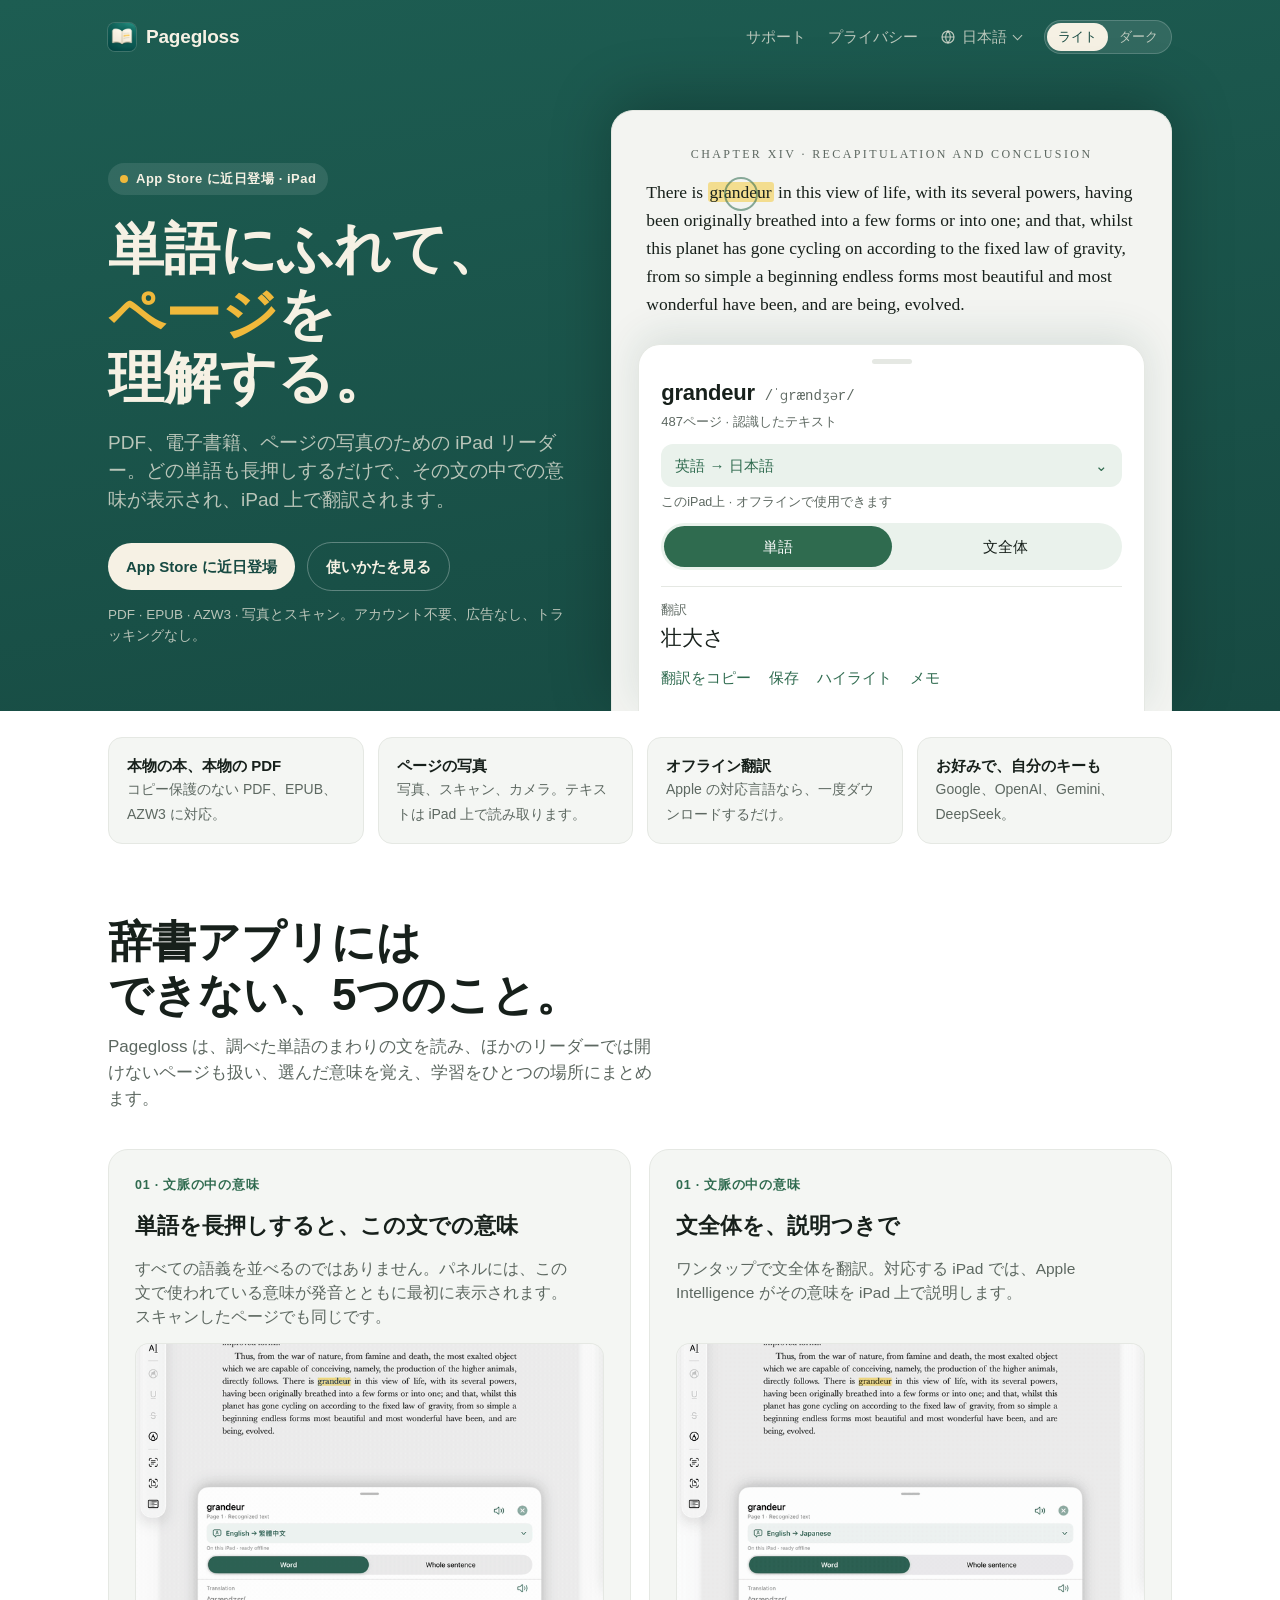
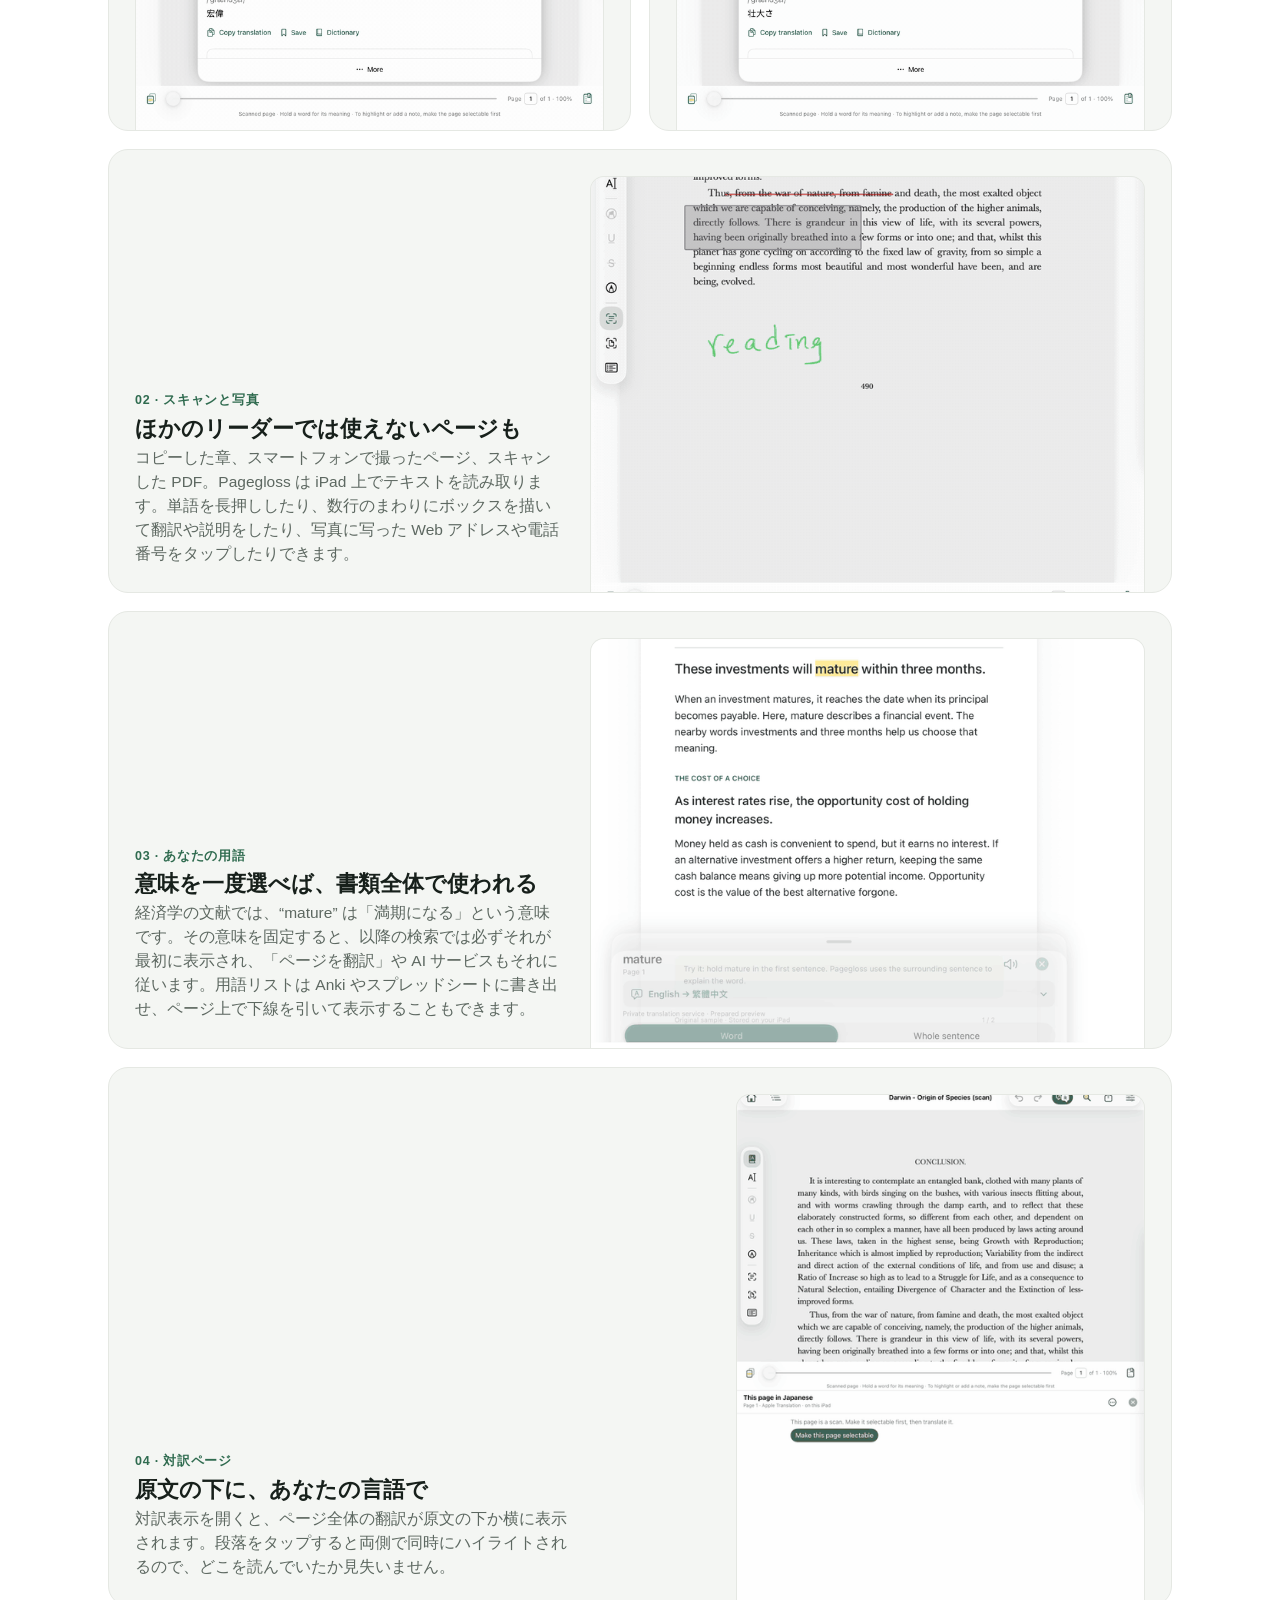
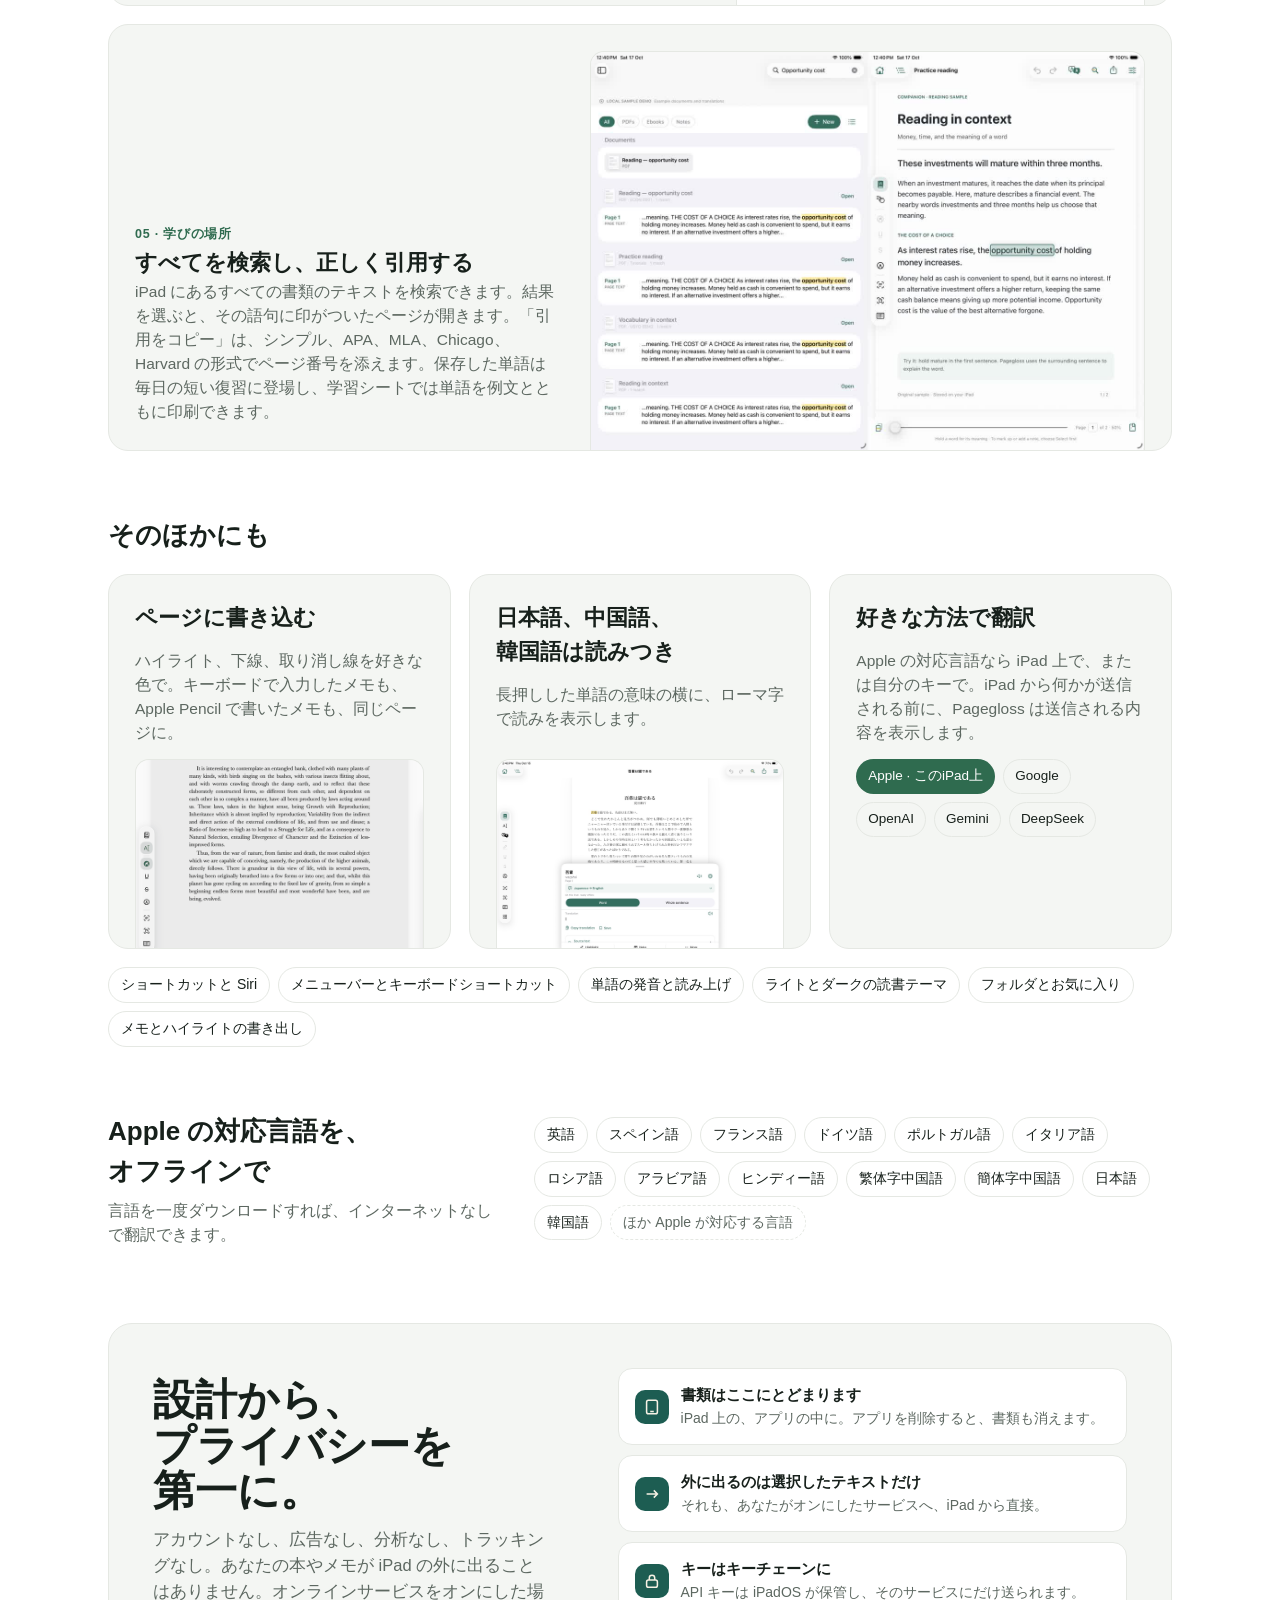
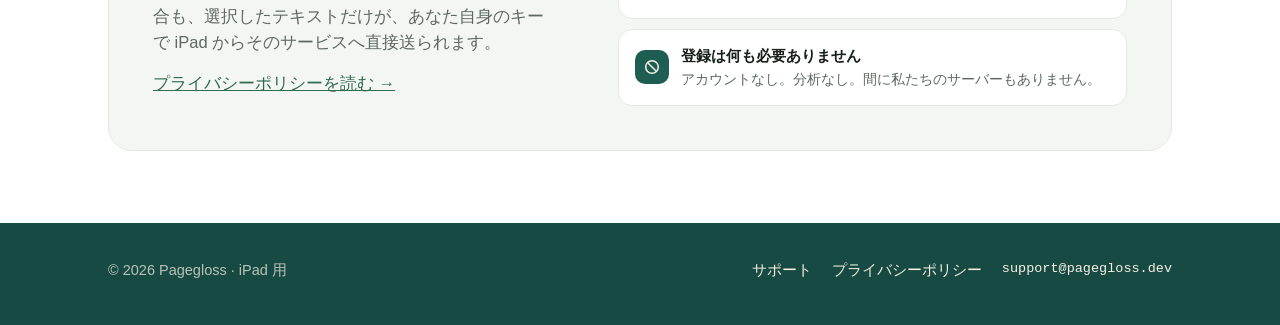
==== ja/index.html @ 78e7e04b "Add Traditional Chinese, Simplified Chinese and Japanese pages /zh-hant/, /zh-hans/ and /ja/ copies " ====
<!doctype html>
<html lang="ja">
<head>
<meta charset="utf-8">
<meta name="viewport" content="width=device-width, initial-scale=1">
<title>Pagegloss · 単語にふれて、ページを理解する。</title>
<meta name="description" content="単語にふれて、ページを理解する。Pagegloss は PDF、電子書籍、ページの写真のための iPad リーダーです。単語を長押しすると、その文の中での意味が表示され、翻訳は iPad 上で行われます。アカウント不要、広告なし、トラッキングなし。">
<meta name="theme-color" content="#1d5d52">
<link rel="icon" href="/images/icon-64.png" type="image/png" sizes="64x64">
<link rel="apple-touch-icon" href="/images/apple-touch-icon.png">
<link rel="alternate" hreflang="zh-Hant" href="https://pagegloss.dev/zh-hant/">
<link rel="alternate" hreflang="zh-Hans" href="https://pagegloss.dev/zh-hans/">
<link rel="alternate" hreflang="ja" href="https://pagegloss.dev/ja/">
<link rel="alternate" hreflang="en" href="https://pagegloss.dev/">
<link rel="alternate" hreflang="x-default" href="https://pagegloss.dev/">
<link rel="stylesheet" href="/style.css">
<script src="/theme.js"></script>
</head>
<body>

<header class="sheet">
  <div class="nav">
    <a class="brand" href="/ja/"><img src="/images/icon-64.png" alt="" width="28" height="28">Pagegloss</a>
    <nav>
      <a href="/ja/support/">サポート</a>
      <a href="/ja/privacy/">プライバシー</a>
      <details class="lang-menu">
        <summary><svg viewBox="0 0 20 20" fill="none" stroke="currentColor" stroke-width="1.5" aria-hidden="true"><circle cx="10" cy="10" r="7.5"/><path d="M2.5 10h15M10 2.5c2 2.1 3 4.6 3 7.5s-1 5.4-3 7.5c-2-2.1-3-4.6-3-7.5s1-5.4 3-7.5z"/></svg><span class="vh">言語：</span>日本語</summary>
        <ul>
          <li><a href="/zh-hant/" hreflang="zh-Hant" lang="zh-Hant">繁體中文</a></li>
          <li><a href="/zh-hans/" hreflang="zh-Hans" lang="zh-Hans">简体中文</a></li>
          <li><a href="/ja/" hreflang="ja" lang="ja" aria-current="true">日本語</a></li>
          <li><a href="/" hreflang="en" lang="en">English</a></li>
        </ul>
      </details>
      <div class="theme" role="group" aria-label="外観">
        <button type="button" data-theme="light" aria-pressed="false">ライト</button>
        <button type="button" data-theme="dark" aria-pressed="false">ダーク</button>
      </div>
    </nav>
  </div>

  <div class="hero">
    <div class="copy">
      <span class="eyebrow"><i></i>App Store に近日登場 · iPad</span>
      <h1>単語にふれて、<br><span>ページ</span>を理解する。</h1>
      <p class="lede">PDF、電子書籍、ページの写真のための iPad リーダー。どの単語も長押しするだけで、その文の中での意味が表示され、iPad 上で翻訳されます。</p>
      <div class="cta">
        <span class="pill solid">App Store に近日登場</span>
        <a class="pill ghost" href="#how">使いかたを見る</a>
      </div>
      <p class="fine">PDF · EPUB · AZW3 · 写真とスキャン。アカウント不要、広告なし、トラッキングなし。</p>
    </div>

    <div class="demo" aria-label="長押しした単語とその意味。iPad での表示例">
      <div class="book" lang="en">
        <span class="ch">Chapter XIV · Recapitulation and Conclusion</span>
        There is <span class="held">grandeur<span class="finger"></span></span> in this view of life, with its several powers, having been originally breathed into a few forms or into one; and that, whilst this planet has gone cycling on according to the fixed law of gravity, from so simple a beginning endless forms most beautiful and most wonderful have been, and are being, evolved.
      </div>
      <div class="panel">
        <div class="grip"></div>
        <div class="ptitle"><b lang="en">grandeur</b><span class="ipa">/ˈɡrændʒər/</span></div>
        <div class="psub">487ページ · 認識したテキスト</div>
        <div class="lang"><span>英語 → 日本語</span><span aria-hidden="true">⌄</span></div>
        <div class="ready">このiPad上 · オフラインで使用できます</div>
        <div class="segc"><span class="on">単語</span><span>文全体</span></div>
        <div class="tr"><small>翻訳</small><div class="out">壮大さ</div></div>
        <div class="acts"><span>翻訳をコピー</span><span>保存</span><span>ハイライト</span><span>メモ</span></div>
      </div>
    </div>
  </div>
</header>

<main>
  <section class="bar" aria-label="ひと目でわかる特長">
    <div><b>本物の本、本物の PDF</b><span>コピー保護のない PDF、EPUB、AZW3 に対応。</span></div>
    <div><b>ページの写真</b><span>写真、スキャン、カメラ。テキストは iPad 上で読み取ります。</span></div>
    <div><b>オフライン翻訳</b><span>Apple の対応言語なら、一度ダウンロードするだけ。</span></div>
    <div><b>お好みで、自分のキーも</b><span>Google、OpenAI、Gemini、DeepSeek。</span></div>
  </section>

  <section class="sect" id="how">
    <h2 class="kicker">辞書アプリにはできない、5つのこと。</h2>
    <p class="sub">Pagegloss は、調べた単語のまわりの文を読み、ほかのリーダーでは開けないページも扱い、選んだ意味を覚え、学習をひとつの場所にまとめます。</p>

    <div class="tiles">
      <div class="tile">
        <span class="num">01 · 文脈の中の意味</span>
        <h3>単語を長押しすると、この文での意味</h3>
        <p>すべての語義を並べるのではありません。パネルには、この文で使われている意味が発音とともに最初に表示されます。スキャンしたページでも同じです。</p>
        <div class="shot crop"><img src="/images/hold-word.gif" alt="Pagegloss で開いたスキャンページ。単語 grandeur を長押しするとパネルが現れ、発音と繁体字中国語の意味「宏偉」が表示されます。" loading="lazy" width="720" height="594"></div>
      </div>
      <div class="tile">
        <span class="num">01 · 文脈の中の意味</span>
        <h3>文全体を、説明つきで</h3>
        <p>ワンタップで文全体を翻訳。対応する iPad では、Apple Intelligence がその意味を iPad 上で説明します。</p>
        <div class="shot crop"><img src="/images/sentence.gif" alt="単語 grandeur を長押ししてから「文全体」を選ぶと、文が日本語に翻訳され、Apple Intelligence による短い説明が表示されます。" loading="lazy" width="720" height="594"></div>
      </div>

      <div class="tile wide">
        <div class="row">
          <div class="pad">
            <span class="num">02 · スキャンと写真</span>
            <h3>ほかのリーダーでは使えないページも</h3>
            <p>コピーした章、スマートフォンで撮ったページ、スキャンした PDF。Pagegloss は iPad 上でテキストを読み取ります。単語を長押ししたり、数行のまわりにボックスを描いて翻訳や説明をしたり、写真に写った Web アドレスや電話番号をタップしたりできます。</p>
          </div>
          <div class="shot"><img src="/images/box-reader.gif" alt="スキャンページの段落のまわりにボックスを描くと、認識したテキストが表示され、「翻訳」で日本語訳と Apple Intelligence による短い説明が表示されます。" loading="lazy" width="720" height="540"></div>
        </div>
      </div>

      <div class="tile wide">
        <div class="row">
          <div class="pad">
            <span class="num">03 · あなたの用語</span>
            <h3>意味を一度選べば、書類全体で使われる</h3>
            <p>経済学の文献では、“mature” は「満期になる」という意味です。その意味を固定すると、以降の検索では必ずそれが最初に表示され、「ページを翻訳」や AI サービスもそれに従います。用語リストは Anki やスプレッドシートに書き出せ、ページ上で下線を引いて表示することもできます。</p>
          </div>
          <div class="shot"><img src="/images/terms.gif" alt="単語 mature を長押しし、「その他」から「この書類でこの意味を使う」を選ぶと、意味「到期」のカードが開きます。「固定」すると、パネルの先頭に「あなたの用語」が表示されます。" loading="lazy" width="720" height="532"></div>
        </div>
      </div>

      <div class="tile wide">
        <div class="row tall">
          <div class="pad">
            <span class="num">04 · 対訳ページ</span>
            <h3>原文の下に、あなたの言語で</h3>
            <p>対訳表示を開くと、ページ全体の翻訳が原文の下か横に表示されます。段落をタップすると両側で同時にハイライトされるので、どこを読んでいたか見失いません。</p>
          </div>
          <div class="shot"><img src="/images/bilingual.gif" alt="スキャンページの下にこのページの日本語訳が表示されます。ページを選択可能にしてから段落をタップすると、ページと日本語訳の両方でその段落がハイライトされます。" loading="lazy" width="480" height="602"></div>
        </div>
      </div>

      <div class="tile wide">
        <div class="row">
          <div class="pad">
            <span class="num">05 · 学びの場所</span>
            <h3>すべてを検索し、正しく引用する</h3>
            <p>iPad にあるすべての書類のテキストを検索できます。結果を選ぶと、その語句に印がついたページが開きます。「引用をコピー」は、シンプル、APA、MLA、Chicago、Harvard の形式でページ番号を添えます。保存した単語は毎日の短い復習に登場し、学習シートでは単語を例文とともに印刷できます。</p>
          </div>
          <div class="shot"><img src="/images/search.jpg" alt="ライブラリで opportunity cost を検索すると、一致した結果が書類ごとにまとめて表示され、選んだ結果の PDF が語句を枠で囲んだ状態で開きます。" loading="lazy" width="1200" height="864"></div>
        </div>
      </div>
    </div>

    <h3 class="also">そのほかにも</h3>
    <div class="tiles">
      <div class="tile third">
        <h3>ページに書き込む</h3>
        <p>ハイライト、下線、取り消し線を好きな色で。キーボードで入力したメモも、Apple Pencil で書いたメモも、同じページに。</p>
        <div class="shot crop top"><img src="/images/marks.gif" alt="スキャンページで、語句にハイライト、1行に下線、いくつかの単語に取り消し線を付け、Apple Pencil で単語 reading を書き込みます。" loading="lazy" width="640" height="420"></div>
      </div>
      <div class="tile third">
        <h3>日本語、中国語、韓国語は読みつき</h3>
        <p>長押しした単語の意味の横に、ローマ字で読みを表示します。</p>
        <div class="shot crop top"><img src="/images/japanese.jpg" alt="日本語のページで単語「吾輩」を長押しすると、読み wagahai と英訳 I が表示されます。" loading="lazy" width="1400" height="1050"></div>
      </div>
      <div class="tile third">
        <h3>好きな方法で翻訳</h3>
        <p>Apple の対応言語なら iPad 上で、または自分のキーで。iPad から何かが送信される前に、Pagegloss は送信される内容を表示します。</p>
        <div class="svc"><span class="on">Apple · このiPad上</span><span>Google</span><span>OpenAI</span><span>Gemini</span><span>DeepSeek</span></div>
      </div>
    </div>
    <div class="chips extras" aria-label="そのほかの機能"><span>ショートカットと Siri</span><span>メニューバーとキーボードショートカット</span><span>単語の発音と読み上げ</span><span>ライトとダークの読書テーマ</span><span>フォルダとお気に入り</span><span>メモとハイライトの書き出し</span></div>

    <div class="langs">
      <div>
        <h3>Apple の対応言語を、オフラインで</h3>
        <p>言語を一度ダウンロードすれば、インターネットなしで翻訳できます。</p>
      </div>
      <div class="chips"><span>英語</span><span>スペイン語</span><span>フランス語</span><span>ドイツ語</span><span>ポルトガル語</span><span>イタリア語</span><span>ロシア語</span><span>アラビア語</span><span>ヒンディー語</span><span>繁体字中国語</span><span>簡体字中国語</span><span>日本語</span><span>韓国語</span><span class="more">ほか Apple が対応する言語</span></div>
    </div>
  </section>

  <section class="privacy">
    <div class="privacy-card">
      <div>
        <h2>設計から、プライバシーを第一に。</h2>
        <p>アカウントなし、広告なし、分析なし、トラッキングなし。あなたの本やメモが iPad の外に出ることはありません。オンラインサービスをオンにした場合も、選択したテキストだけが、あなた自身のキーで iPad からそのサービスへ直接送られます。</p>
        <p style="margin-top:16px"><a href="/ja/privacy/">プライバシーポリシーを読む →</a></p>
      </div>
      <ul class="flow">
        <li><span class="ic"><svg viewBox="0 0 20 20" fill="none" stroke="currentColor" stroke-width="1.7" aria-hidden="true"><rect x="4" y="2.5" width="12" height="15" rx="2"/><path d="M8 15h4"/></svg></span><div><b>書類はここにとどまります</b><span>iPad 上の、アプリの中に。アプリを削除すると、書類も消えます。</span></div></li>
        <li><span class="ic"><svg viewBox="0 0 20 20" fill="none" stroke="currentColor" stroke-width="1.7" aria-hidden="true"><path d="M4 10h12M12 6l4 4-4 4"/></svg></span><div><b>外に出るのは選択したテキストだけ</b><span>それも、あなたがオンにしたサービスへ、iPad から直接。</span></div></li>
        <li><span class="ic"><svg viewBox="0 0 20 20" fill="none" stroke="currentColor" stroke-width="1.7" aria-hidden="true"><rect x="4" y="9" width="12" height="8" rx="2"/><path d="M7 9V6.5a3 3 0 0 1 6 0V9"/></svg></span><div><b>キーはキーチェーンに</b><span>API キーは iPadOS が保管し、そのサービスにだけ送られます。</span></div></li>
        <li><span class="ic"><svg viewBox="0 0 20 20" fill="none" stroke="currentColor" stroke-width="1.7" aria-hidden="true"><circle cx="10" cy="10" r="7"/><path d="M5.5 5.5l9 9"/></svg></span><div><b>登録は何も必要ありません</b><span>アカウントなし。分析なし。間に私たちのサーバーもありません。</span></div></li>
      </ul>
    </div>
  </section>
</main>

<footer class="foot">
  <div class="foot-in">
    <span>© 2026 Pagegloss · iPad 用</span>
    <nav><a href="/ja/support/">サポート</a><a href="/ja/privacy/">プライバシーポリシー</a><span class="mail">support@pagegloss.dev</span></nav>
  </div>
</footer>

</body>
</html>
---- style.css ----
/* Pagegloss website · pagegloss.dev
   System fonts only; no external resources. Light is the default, dark follows the
   system unless the viewer chooses; theme.js sets data-theme on <html>. */

:root {
  --bg: #ffffff;
  --fg: #17201b;
  --muted: #5d6861;
  --line: #e5e8e3;
  --card: #f4f6f3;
  --accent: #2f6b4f;
  --accent-ink: #ffffff;
  --tint: #eaf2ec;
  --deep: #1d5d52;
  --deep2: #174a42;
  --ivory: #f6f1e4;
  --ivory-muted: rgba(246, 241, 228, .72);
  --amber: #f0b93b;
  --mark: #f3dd8f;
  --page: #f3f4f1;
  --shadow: 0 24px 60px rgba(23, 74, 66, .25);
  --sans: -apple-system, BlinkMacSystemFont, "SF Pro Text", "Helvetica Neue", Helvetica, Arial, sans-serif;
  --serif: "Iowan Old Style", "Palatino Linotype", Palatino, "Book Antiqua", Georgia, serif;
  --mono: ui-monospace, "SF Mono", Menlo, Consolas, monospace;
  color-scheme: light;
}
@media (prefers-color-scheme: dark) {
  :root:not([data-theme="light"]) {
    --bg: #121513;
    --fg: #e9ece9;
    --muted: #a3aba6;
    --line: #282d2a;
    --card: #1a1e1b;
    --accent: #7fc4a0;
    --accent-ink: #0f1a14;
    --tint: #1d2a22;
    --deep: #163f38;
    --deep2: #10302b;
    --ivory: #f1ece0;
    --ivory-muted: rgba(241, 236, 224, .7);
    --amber: #e8b43a;
    --mark: #8a7430;
    --page: #1f2320;
    --shadow: 0 24px 60px rgba(0, 0, 0, .55);
    color-scheme: dark;
  }
}
:root[data-theme="dark"] {
  --bg: #121513;
  --fg: #e9ece9;
  --muted: #a3aba6;
  --line: #282d2a;
  --card: #1a1e1b;
  --accent: #7fc4a0;
  --accent-ink: #0f1a14;
  --tint: #1d2a22;
  --deep: #163f38;
  --deep2: #10302b;
  --ivory: #f1ece0;
  --ivory-muted: rgba(241, 236, 224, .7);
  --amber: #e8b43a;
  --mark: #8a7430;
  --page: #1f2320;
  --shadow: 0 24px 60px rgba(0, 0, 0, .55);
  color-scheme: dark;
}

* { box-sizing: border-box; }
html { -webkit-text-size-adjust: 100%; }
body {
  margin: 0;
  background: var(--bg);
  color: var(--fg);
  font: 16px/1.55 var(--sans);
}
img { max-width: 100%; display: block; }
a { color: inherit; }
h1, h2, h3 { margin: 0; text-wrap: balance; }
p, ul { margin: 0; }
button { font: inherit; color: inherit; background: none; border: 0; padding: 0; cursor: pointer; }
:focus-visible { outline: 2px solid var(--accent); outline-offset: 3px; }
.sheet :focus-visible { outline-color: var(--ivory); }

/* ---------- header ---------- */
.nav {
  display: flex; flex-wrap: wrap; align-items: center; justify-content: space-between; gap: 12px 16px;
  padding: 20px 28px; max-width: 1120px; margin: 0 auto; position: relative;
}
.brand {
  display: flex; align-items: center; gap: 10px; font-weight: 700; font-size: 19px;
  letter-spacing: -.01em; text-decoration: none;
}
.brand img { width: 28px; height: 28px; border-radius: 7px; }
.nav nav { display: flex; align-items: center; gap: 22px; font-size: 15px; }
.nav nav a { color: var(--muted); text-decoration: none; white-space: nowrap; }
.nav nav a[aria-current="page"] { color: var(--accent); }
.nav nav a:hover { color: var(--fg); }

/* the Light / Dark switch; hidden until theme.js runs, so the page still works without it */
.theme { display: none; }
html.js .theme { display: inline-flex; }
.theme {
  background: var(--card); border: 1px solid var(--line); border-radius: 999px; padding: 2px;
}
.theme button {
  padding: 4px 11px; border-radius: 999px; font-size: 13px; color: var(--muted); line-height: 1.5; white-space: nowrap;
}
.theme button[aria-pressed="true"] { background: var(--accent); color: var(--accent-ink); }

/* the language menu: a plain <details>, so it works without JavaScript; theme.js only closes it
   on a click elsewhere or Escape */
.vh { position: absolute; width: 1px; height: 1px; overflow: hidden; clip: rect(0 0 0 0); white-space: nowrap; }
.lang-menu { position: relative; }
.lang-menu summary {
  display: flex; align-items: center; gap: 6px; list-style: none; cursor: pointer;
  color: var(--muted); white-space: nowrap;
}
.lang-menu summary::-webkit-details-marker { display: none; }
.lang-menu summary::after {
  content: ""; width: 6px; height: 6px; margin: -3px 1px 0 1px;
  border-right: 1.5px solid currentColor; border-bottom: 1.5px solid currentColor; transform: rotate(45deg);
}
.lang-menu[open] summary::after { margin-top: 3px; transform: rotate(-135deg); }
.lang-menu summary:hover { color: var(--fg); }
.lang-menu summary svg { width: 16px; height: 16px; flex: none; }
.lang-menu ul {
  position: absolute; right: 0; top: calc(100% + 10px); z-index: 10; min-width: 150px;
  list-style: none; margin: 0; padding: 6px; border-radius: 14px;
  background: var(--bg); border: 1px solid var(--line); box-shadow: 0 12px 32px rgba(0, 0, 0, .18);
}
.nav nav .lang-menu ul a {
  display: block; padding: 7px 12px; border-radius: 9px; color: var(--fg); font-size: 15px; white-space: nowrap;
}
.nav nav .lang-menu ul a:hover { background: var(--card); color: var(--fg); }
.nav nav .lang-menu ul a[aria-current="true"] { color: var(--accent); font-weight: 600; }
.sheet .lang-menu summary { color: var(--ivory-muted); }
.sheet .lang-menu summary:hover { color: var(--ivory); }
.sheet .lang-menu ul :focus-visible { outline-color: var(--accent); }

/* ---------- green sheet (home hero) ---------- */
.sheet {
  background: linear-gradient(170deg, var(--deep) 0%, var(--deep2) 100%);
  color: var(--ivory); position: relative; overflow: hidden;
}
.sheet .brand { color: var(--ivory); }
.sheet .brand img { box-shadow: 0 0 0 1px rgba(255, 255, 255, .15); }
.sheet .nav nav a { color: var(--ivory-muted); }
.sheet .nav nav a:hover { color: var(--ivory); }
.sheet .theme { background: rgba(255, 255, 255, .1); border-color: rgba(255, 255, 255, .18); }
.sheet .theme button { color: var(--ivory-muted); }
.sheet .theme button[aria-pressed="true"] { background: var(--ivory); color: var(--deep2); }

.hero {
  max-width: 1120px; margin: 0 auto; padding: 36px 28px 0;
  display: grid; grid-template-columns: minmax(0, 1fr) minmax(0, 1.2fr); gap: 36px; align-items: end;
}
.hero .copy { padding-bottom: 64px; }
.eyebrow {
  display: inline-flex; align-items: center; gap: 8px; font-size: 13px; font-weight: 600;
  letter-spacing: .04em; padding: 6px 12px; border-radius: 999px;
  background: rgba(255, 255, 255, .1); color: var(--ivory);
}
.eyebrow i { width: 8px; height: 8px; border-radius: 50%; background: var(--amber); display: inline-block; }
.hero h1 {
  font-size: clamp(40px, 5.6vw, 68px); font-weight: 700; letter-spacing: -.03em; line-height: 1.0; margin-top: 22px;
}
.hero h1 span { color: var(--amber); }
.lede { font-size: 19px; line-height: 1.5; color: var(--ivory-muted); margin-top: 18px; max-width: 44ch; }
.cta { display: flex; gap: 12px; align-items: center; margin-top: 28px; flex-wrap: wrap; }
.pill {
  display: inline-flex; align-items: center; gap: 8px; padding: 12px 18px; border-radius: 999px;
  font-weight: 600; font-size: 15px; text-decoration: none;
}
.pill.solid { background: var(--ivory); color: var(--deep2); }
.pill.ghost { border: 1px solid rgba(255, 255, 255, .3); color: var(--ivory); }
.fine { font-size: 13.5px; color: var(--ivory-muted); margin-top: 14px; }

/* ---------- the hold-a-word demo ---------- */
.demo {
  position: relative; border-radius: 22px 22px 0 0; background: #f3f4f1; border: 1px solid #e5e8e3; border-bottom: 0;
  padding: 34px 34px 0; overflow: hidden; min-width: 0; box-shadow: 0 -10px 60px rgba(0, 0, 0, .25);
  /* the demo is a picture of the iPad's light reading surface, so its colours are fixed in both themes */
  --d-fg: #17201b; --d-muted: #5d6861; --d-line: #e5e8e3; --d-accent: #2f6b4f; --d-mark: #f3dd8f; --d-tint: #eaf2ec;
  color: var(--d-fg);
}
.demo .book { font-family: var(--serif); font-size: 17.5px; line-height: 1.6; max-width: 60ch; }
.demo .book .ch {
  font-size: 12px; letter-spacing: .2em; text-transform: uppercase; color: var(--d-muted);
  display: block; text-align: center; margin-bottom: 14px;
}
.demo .held { position: relative; background: var(--d-mark); border-radius: 3px; padding: 0 2px; white-space: nowrap; }
.demo .finger {
  position: absolute; left: 50%; top: 60%; width: 34px; height: 34px; border-radius: 50%;
  transform: translate(-50%, -50%); border: 2px solid var(--d-accent); opacity: .55; pointer-events: none;
  animation: ring 2.4s ease-out infinite;
}
@keyframes ring {
  0% { transform: translate(-50%, -50%) scale(.55); opacity: .8; }
  70% { transform: translate(-50%, -50%) scale(1.35); opacity: 0; }
  100% { opacity: 0; }
}
.demo .panel {
  margin: 26px -8px 0; background: #ffffff; border: 1px solid var(--d-line); border-bottom: 0;
  border-radius: 22px 22px 0 0; padding: 14px 22px 22px; box-shadow: 0 -8px 40px rgba(23, 74, 66, .12);
  font-family: var(--sans);
}
.demo .grip { width: 40px; height: 5px; border-radius: 3px; background: var(--d-line); margin: 0 auto 12px; }
.demo .ptitle { display: flex; align-items: baseline; gap: 10px; flex-wrap: wrap; }
.demo .ptitle b { font-size: 22px; font-weight: 600; letter-spacing: -.01em; }
.demo .ipa { font-family: var(--mono); font-size: 14px; color: var(--d-muted); }
.demo .psub { font-size: 13px; color: var(--d-muted); margin-top: 2px; }
.demo .lang {
  margin-top: 12px; display: flex; align-items: center; justify-content: space-between;
  background: var(--d-tint); color: var(--d-accent); border-radius: 12px; padding: 10px 14px; font-weight: 500; font-size: 15px;
}
.demo .ready { font-size: 12.5px; color: var(--d-muted); margin-top: 6px; }
.demo .segc { margin-top: 10px; display: grid; grid-template-columns: 1fr 1fr; background: var(--d-tint); border-radius: 999px; padding: 3px; }
.demo .segc span { text-align: center; padding: 9px 0; border-radius: 999px; font-weight: 500; font-size: 15px; }
.demo .segc span.on { background: var(--d-accent); color: #ffffff; }
.demo .tr { margin-top: 16px; padding-top: 14px; border-top: 1px solid var(--d-line); }
.demo .tr small { display: block; font-size: 12.5px; color: var(--d-muted); }
.demo .tr .out { font-size: 21px; margin-top: 2px; }
.demo .acts { display: flex; gap: 18px; margin-top: 12px; font-size: 14.5px; color: var(--d-accent); font-weight: 500; flex-wrap: wrap; }

/* ---------- home sections ---------- */
.bar {
  max-width: 1120px; margin: 0 auto; padding: 26px 28px 0;
  display: grid; grid-template-columns: repeat(auto-fit, minmax(min(100%, 200px), 1fr)); gap: 14px;
}
.bar div { padding: 16px 18px; border-radius: 14px; background: var(--card); border: 1px solid var(--line); }
.bar b { display: block; font-size: 15px; font-weight: 600; }
.bar span { font-size: 14px; color: var(--muted); }

.sect { max-width: 1120px; margin: 0 auto; padding: 72px 28px 0; }
.kicker { font-size: clamp(28px, 3.6vw, 44px); font-weight: 700; letter-spacing: -.025em; line-height: 1.08; max-width: 22ch; }
.sub { color: var(--muted); font-size: 17px; max-width: 58ch; margin-top: 12px; }

.tiles { display: grid; grid-template-columns: repeat(6, minmax(0, 1fr)); gap: 18px; margin-top: 36px; }
.tile {
  grid-column: span 3; border-radius: 20px; background: var(--card); border: 1px solid var(--line);
  padding: 26px 26px 0; overflow: hidden; display: flex; flex-direction: column; gap: 14px; min-width: 0;
}
.tile.wide { grid-column: span 6; }
.tile.third { grid-column: span 2; }
.num { font-size: 12.5px; font-weight: 600; letter-spacing: .06em; text-transform: uppercase; color: var(--accent); }
.also { font-size: 26px; font-weight: 600; letter-spacing: -.015em; margin-top: 64px; }
.also + .tiles { margin-top: 18px; }
.chips.extras { margin-top: 18px; }
.tile h3 { font-size: 22px; font-weight: 600; letter-spacing: -.015em; }
.tile p { color: var(--muted); font-size: 15.5px; max-width: 52ch; }
.tile.wide .row { display: grid; grid-template-columns: minmax(0, 1fr) minmax(0, 1.3fr); gap: 28px; align-items: end; }
/* A portrait picture (the bilingual page): a narrower picture column, kept to a readable height. */
.tile.wide .row.tall { grid-template-columns: minmax(0, 1.4fr) minmax(0, 1fr); }
.tile.wide .row.tall .shot { max-width: 440px; width: 100%; justify-self: end; }
.tile .pad { padding-bottom: 26px; }

.shot { border-radius: 14px 14px 0 0; overflow: hidden; border: 1px solid var(--line); border-bottom: 0; background: var(--page); min-width: 0; margin-top: auto; }
.shot img { width: 100%; height: auto; }
.shot.crop { aspect-ratio: 4 / 3.3; }
.shot.crop img { height: 100%; object-fit: cover; object-position: 50% 100%; }
.shot.crop.top { aspect-ratio: 16 / 10.5; }
.shot.crop.top img { object-position: 50% 0; }

.marks { display: flex; flex-wrap: wrap; gap: 8px; margin-bottom: 24px; }
.marks span { font-size: 14px; padding: 6px 11px; border-radius: 9px; background: var(--bg); border: 1px solid var(--line); }
.marks .hl { background: var(--mark); border-color: transparent; }
.marks .ul { text-decoration: underline; text-decoration-color: var(--accent); text-decoration-thickness: 2px; text-underline-offset: 3px; }
.marks .st { text-decoration: line-through; }
.marks .pen { font-family: "Bradley Hand", "Segoe Print", "Comic Sans MS", cursive; color: var(--accent); }
.svc { display: flex; flex-wrap: wrap; gap: 8px; margin-bottom: 24px; }
.svc span { font-size: 13.5px; padding: 6px 11px; border-radius: 999px; border: 1px solid var(--line); }
.svc span.on { background: var(--accent); color: var(--accent-ink); border-color: transparent; }

.langs { margin-top: 64px; display: grid; grid-template-columns: minmax(0, 1fr) minmax(0, 1.6fr); gap: 28px; align-items: center; }
.langs h3 { font-size: 26px; font-weight: 600; letter-spacing: -.015em; }
.langs p { color: var(--muted); margin-top: 8px; font-size: 15.5px; }
.chips { display: flex; flex-wrap: wrap; gap: 8px; }
.chips span { font-size: 14px; padding: 6px 12px; border-radius: 999px; border: 1px solid var(--line); }
.chips span.more { color: var(--muted); border-style: dashed; }

.privacy { max-width: 1120px; margin: 76px auto 0; padding: 0 28px; }
.privacy-card {
  border-radius: 24px; background: var(--card); border: 1px solid var(--line); padding: 44px;
  display: grid; grid-template-columns: minmax(0, 1fr) minmax(0, 1.2fr); gap: 40px; align-items: center;
}
.privacy-card h2 { font-size: clamp(28px, 3.6vw, 42px); font-weight: 700; letter-spacing: -.025em; line-height: 1.08; }
.privacy-card p { color: var(--muted); margin-top: 14px; font-size: 16.5px; max-width: 44ch; }
.privacy-card a { color: var(--accent); }
.flow { display: grid; gap: 10px; padding: 0; list-style: none; }
.flow li {
  display: grid; grid-template-columns: 34px 1fr; gap: 12px; align-items: center; padding: 14px 16px;
  border-radius: 14px; background: var(--bg); border: 1px solid var(--line); font-size: 15px;
}
.flow .ic { width: 34px; height: 34px; border-radius: 10px; display: grid; place-items: center; background: var(--deep); color: var(--ivory); }
.flow .ic svg { width: 18px; height: 18px; }
.flow b { display: block; font-weight: 600; }
.flow span { color: var(--muted); font-size: 14px; }

/* ---------- footer ---------- */
.foot { background: var(--deep2); color: var(--ivory-muted); margin-top: 72px; }
.foot-in {
  max-width: 1120px; margin: 0 auto; padding: 36px 28px 44px;
  display: flex; justify-content: space-between; align-items: center; gap: 16px; flex-wrap: wrap; font-size: 14.5px;
}
.foot nav { display: flex; gap: 20px; flex-wrap: wrap; }
.foot a { color: var(--ivory); text-decoration: none; }
.foot a:hover { text-decoration: underline; }
.foot .mail { font-family: var(--mono); font-size: 13.5px; color: var(--ivory); user-select: all; }

/* ---------- document pages (/support, /privacy) ---------- */
.doc-page .nav { border-bottom: 1px solid var(--line); }
.doc { max-width: 720px; margin: 0 auto; padding: 40px 28px 56px; }
.doc h1 { font-family: var(--serif); font-weight: 500; font-size: 42px; letter-spacing: -.02em; line-height: 1.1; }
.doc .lede { font-size: 17px; color: var(--muted); margin-top: 12px; }
.doc h2 { font-family: var(--serif); font-weight: 500; font-size: 26px; letter-spacing: -.01em; margin-top: 38px; }
.doc h3 { font-size: 16.5px; font-weight: 600; margin-top: 20px; }
.doc p { color: var(--muted); margin-top: 6px; font-size: 16px; }
.doc p strong { color: var(--fg); }
.doc a { color: var(--accent); }
.doc ul { margin-top: 10px; padding-left: 1.2rem; display: grid; gap: 10px; color: var(--muted); font-size: 16px; }
.doc ul strong { color: var(--fg); }
.doc .card { margin-top: 24px; padding: 18px 20px; border: 1px solid var(--line); border-radius: 14px; background: var(--card); }
.doc .card p { color: var(--fg); }
.doc .card p + p { color: var(--muted); margin-top: 8px; font-size: 15px; }
.doc .email { font-family: var(--mono); font-weight: 600; color: var(--accent); font-size: 15.5px; user-select: all; }
.doc .short { margin-top: 24px; padding: 18px 20px; border-left: 3px solid var(--accent); background: var(--tint); border-radius: 0 12px 12px 0; }
.doc .short p { color: var(--fg); margin-top: 0; }
.doc .toc { display: flex; gap: 8px; flex-wrap: wrap; margin-top: 18px; }
.doc .toc a { font-size: 13px; padding: 5px 10px; border-radius: 999px; background: var(--card); border: 1px solid var(--line); color: var(--muted); text-decoration: none; }
.doc .toc a:hover { color: var(--accent); }
.doc-page .foot { margin-top: 0; }

/* ---------- Chinese and Japanese pages (/zh-hant/, /zh-hans/, /ja/) ----------
   The same system fonts for Latin text, then the system's own Chinese or Japanese fonts. Headings lose
   the negative tracking, which crowds CJK characters, and line lengths are set in em, since one CJK
   character is about two "ch" wide. */
:root:lang(zh-Hant) {
  --sans: -apple-system, BlinkMacSystemFont, "SF Pro Text", "Helvetica Neue", Helvetica, Arial, "PingFang TC", "Microsoft JhengHei", "Noto Sans CJK TC", sans-serif;
  --serif: "Iowan Old Style", "Palatino Linotype", Palatino, Georgia, "Songti TC", "Noto Serif CJK TC", PMingLiU, serif;
}
:root:lang(zh-Hans) {
  --sans: -apple-system, BlinkMacSystemFont, "SF Pro Text", "Helvetica Neue", Helvetica, Arial, "PingFang SC", "Microsoft YaHei", "Noto Sans CJK SC", sans-serif;
  --serif: "Iowan Old Style", "Palatino Linotype", Palatino, Georgia, "Songti SC", "Noto Serif CJK SC", SimSun, serif;
}
:root:lang(ja) {
  --sans: -apple-system, BlinkMacSystemFont, "SF Pro Text", "Helvetica Neue", Helvetica, Arial, "Hiragino Sans", "Hiragino Kaku Gothic ProN", "Yu Gothic", Meiryo, "Noto Sans CJK JP", sans-serif;
  --serif: "Iowan Old Style", "Palatino Linotype", Palatino, Georgia, "Hiragino Mincho ProN", "Yu Mincho", "Noto Serif CJK JP", serif;
}
:root:is(:lang(zh), :lang(ja)) :is(h1, h2, h3) { letter-spacing: 0; word-break: auto-phrase; }
/* Chinese headings break at punctuation and spaces, not mid-phrase, unless a line would overflow */
:root:lang(zh) :is(h1, h2, h3) { word-break: keep-all; overflow-wrap: anywhere; }
:root:is(:lang(zh), :lang(ja)) .hero h1 { font-size: clamp(36px, 4.6vw, 56px); line-height: 1.15; }
:root:is(:lang(zh), :lang(ja)) .kicker { max-width: 16em; line-height: 1.2; }
:root:is(:lang(zh), :lang(ja)) .lede { max-width: 24em; }
:root:is(:lang(zh), :lang(ja)) .sub { max-width: 32em; }
:root:is(:lang(zh), :lang(ja)) .tile p { max-width: 28em; }
:root:is(:lang(zh), :lang(ja)) .privacy-card p { max-width: 24em; }

/* ---------- responsive ---------- */
@media (max-width: 900px) {
  .hero, .privacy-card, .langs, .tile.wide .row { grid-template-columns: 1fr; }
  .tile.wide .row.tall { grid-template-columns: 1fr; }
  .tile.wide .row.tall .shot { justify-self: center; }
  .hero .copy { padding-bottom: 8px; }
  .tile, .tile.third { grid-column: span 6; }
  .nav, .hero, .sect, .privacy, .foot-in, .doc, .bar { padding-left: 18px; padding-right: 18px; }
  .demo { padding: 24px 20px 0; }
  .privacy-card { padding: 28px 22px; }
}
@media (max-width: 560px) {
  .nav { flex-wrap: wrap; gap: 12px 16px; padding-top: 16px; padding-bottom: 14px; }
  .nav nav { flex-basis: 100%; flex-wrap: wrap; justify-content: space-between; gap: 10px 14px; font-size: 14px; }
  .nav nav .theme { margin-left: auto; }
  /* the language menu moves up beside the brand, where a phone row has room */
  .nav .lang-menu { position: absolute; top: 16px; right: 18px; }
  .nav .lang-menu summary { height: 29px; }
  .nav .cta-sm { display: none; }
  .demo .ptitle b { font-size: 20px; }
  .doc h1 { font-size: 34px; }
}
@media (prefers-reduced-motion: reduce) {
  .demo .finger { animation: none; opacity: .5; }
}
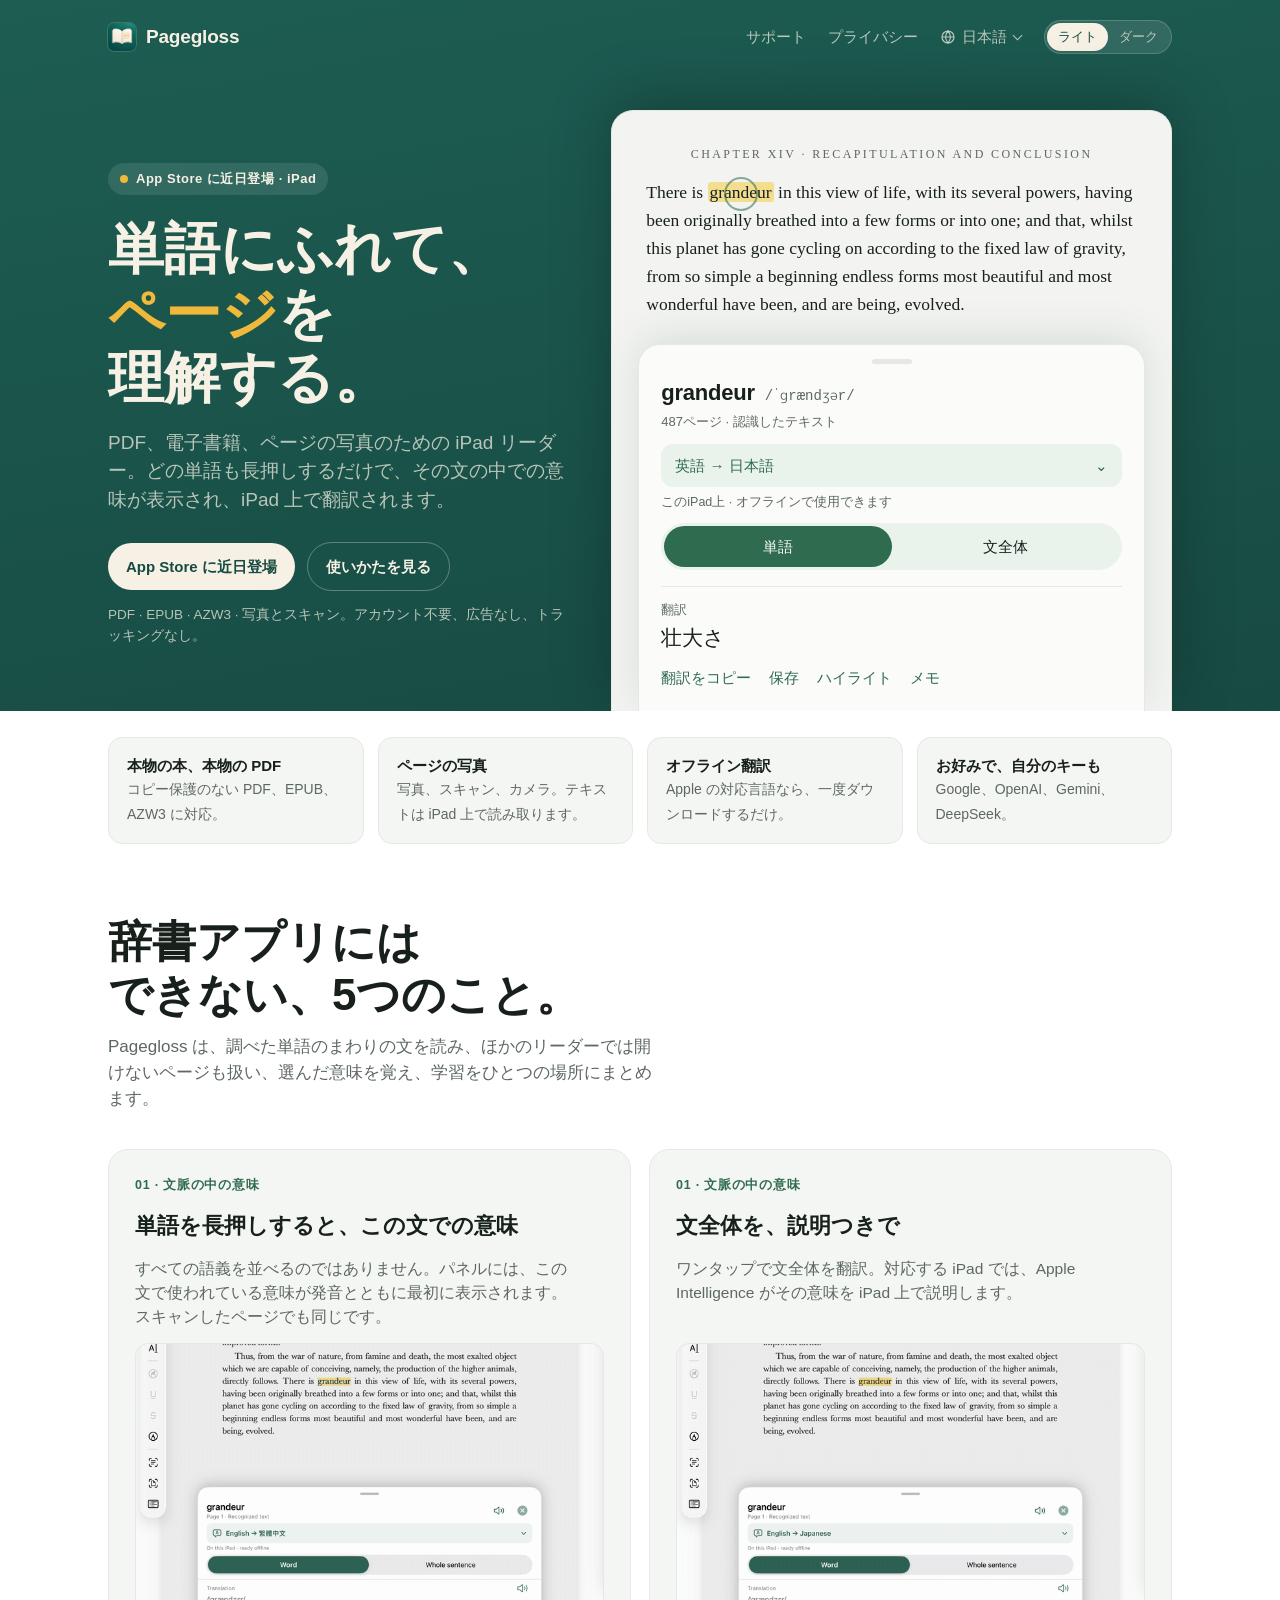
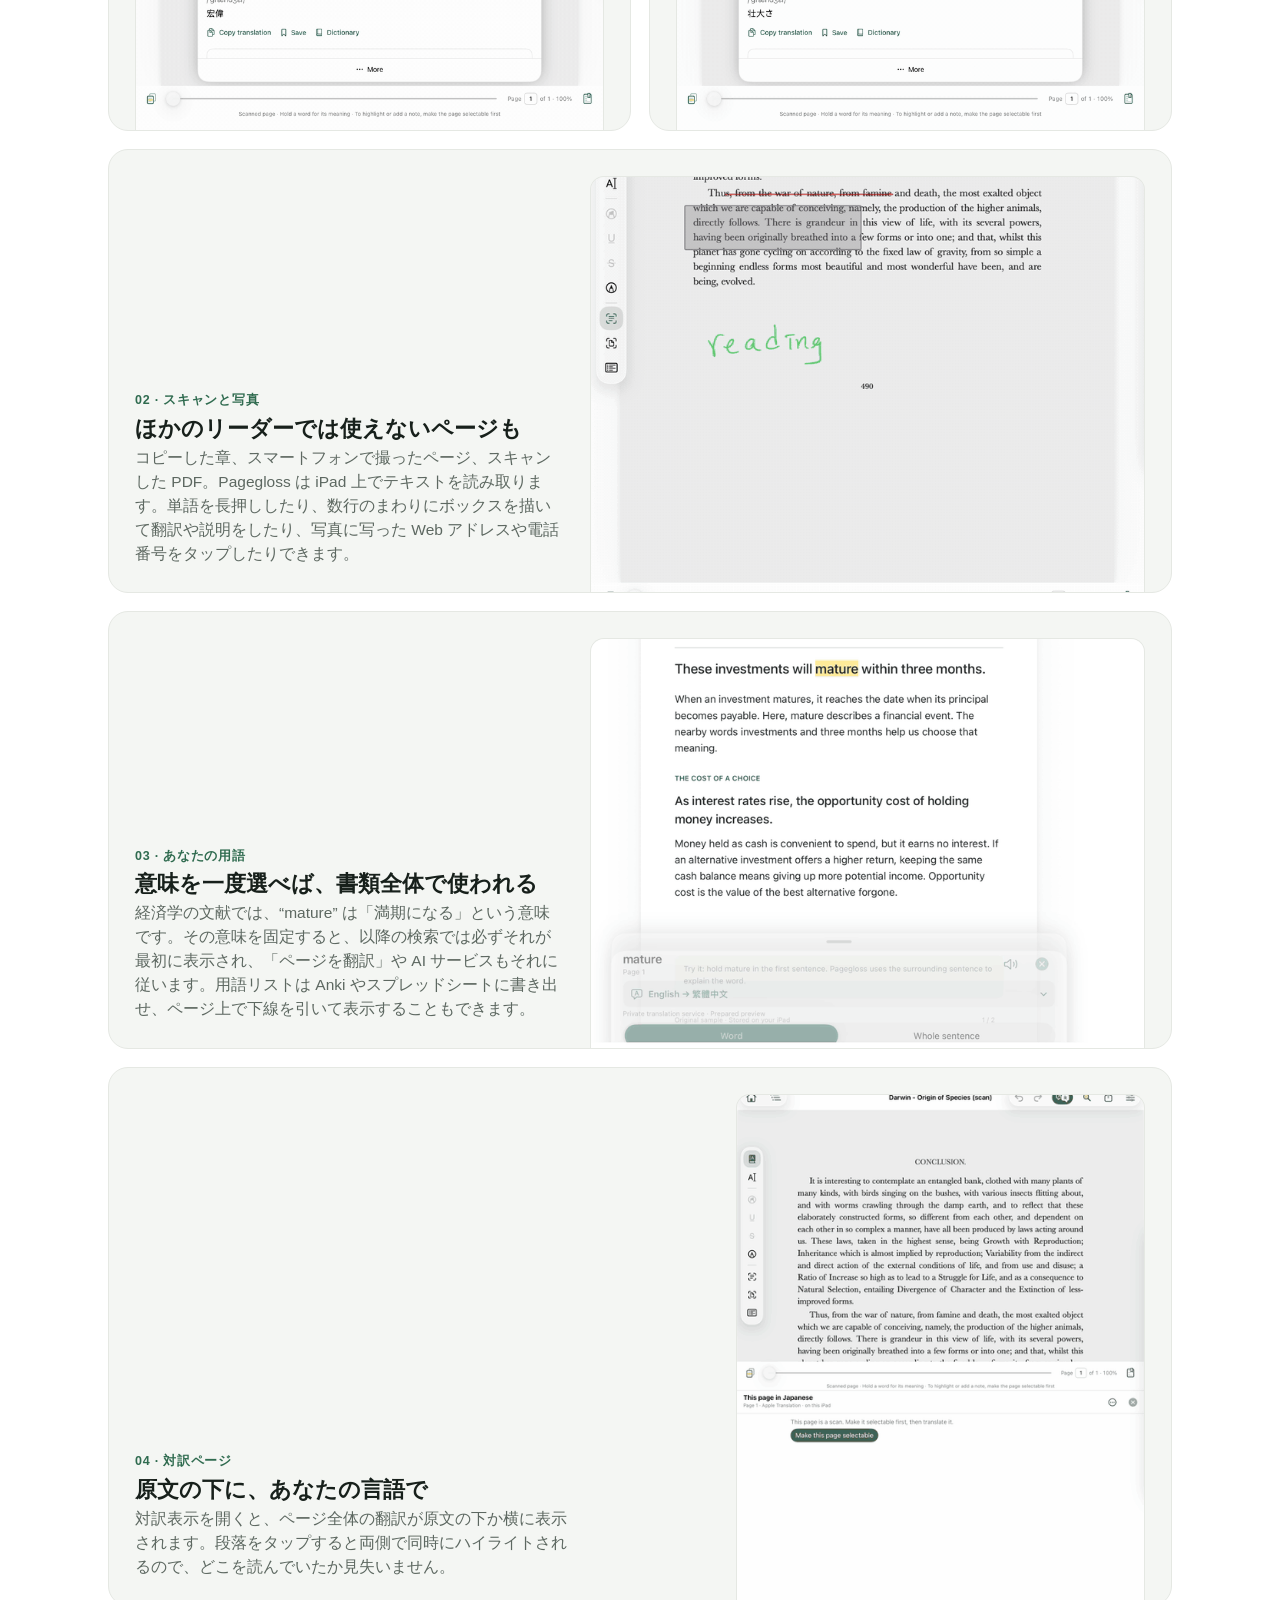
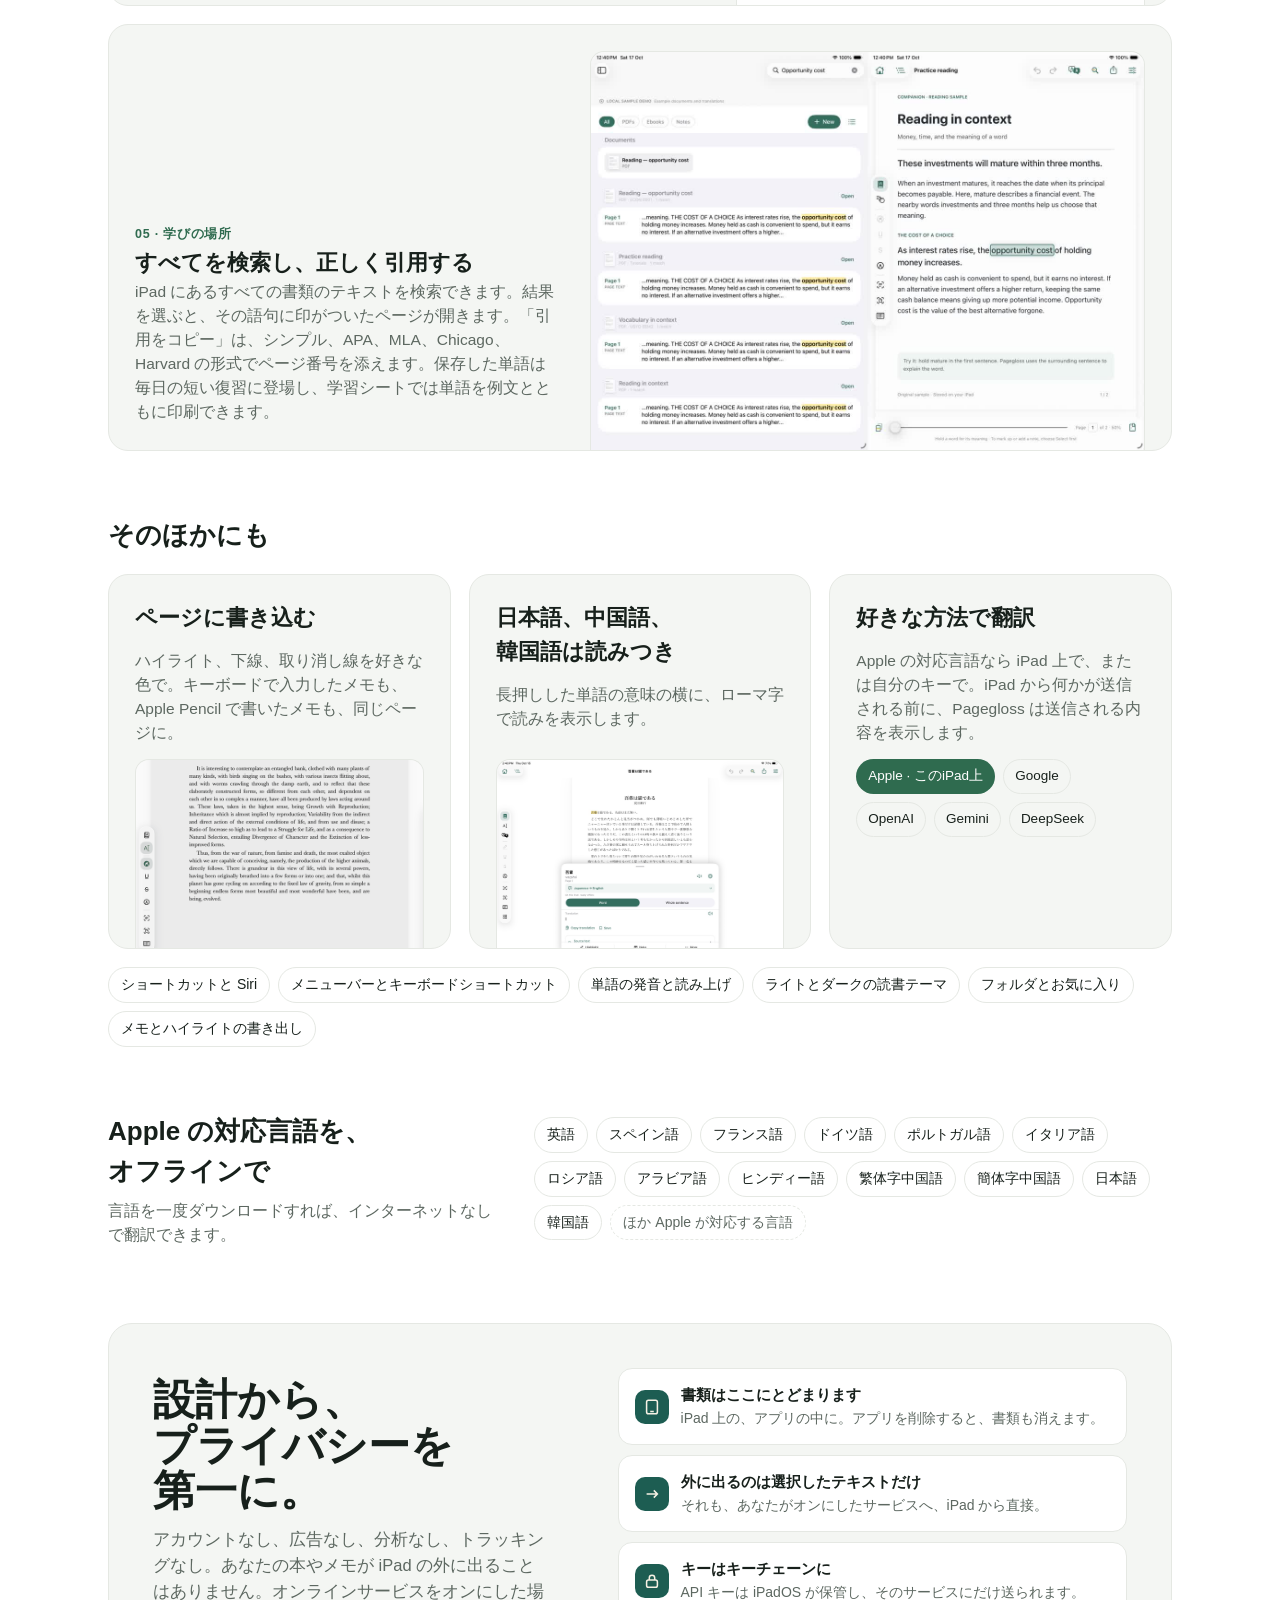
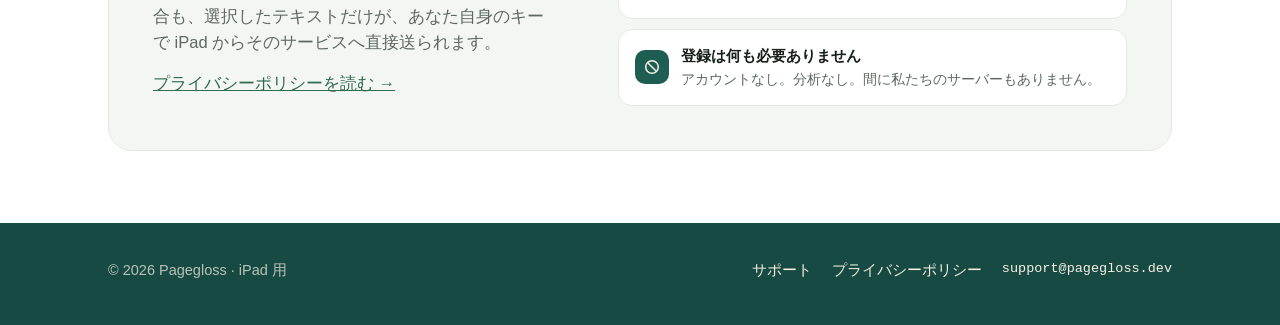
==== commit c896bc11: "Site icon for browsers and search results Google showed a generic globe for pagegloss.dev: /favicon." ====
--- a/ja/index.html
+++ b/ja/index.html
@@ -6,7 +6,10 @@
 <title>Pagegloss · 単語にふれて、ページを理解する。</title>
 <meta name="description" content="単語にふれて、ページを理解する。Pagegloss は PDF、電子書籍、ページの写真のための iPad リーダーです。単語を長押しすると、その文の中での意味が表示され、翻訳は iPad 上で行われます。アカウント不要、広告なし、トラッキングなし。">
 <meta name="theme-color" content="#1d5d52">
-<link rel="icon" href="/images/icon-64.png" type="image/png" sizes="64x64">
+<link rel="icon" href="/favicon.ico" sizes="16x16 32x32 48x48">
+<link rel="icon" href="/images/icon-48.png" type="image/png" sizes="48x48">
+<link rel="icon" href="/images/icon-192.png" type="image/png" sizes="192x192">
+<link rel="manifest" href="/site.webmanifest">
 <link rel="apple-touch-icon" href="/images/apple-touch-icon.png">
 <link rel="alternate" hreflang="zh-Hant" href="https://pagegloss.dev/zh-hant/">
 <link rel="alternate" hreflang="zh-Hans" href="https://pagegloss.dev/zh-hans/">
--- a/style.css
+++ b/style.css
@@ -1,3 +1,8 @@
+/* Hallmark · checked: 2026-10-23 · genre: editorial (inferred) · copy: verbatim
+ * fixed: 7a, 26a, 26b, 34, 48, 50, F1 · kept by the owner: the hero pill, the feature numbers, the formats line
+ * built: the project · redesign: polish · v2.0.0 */
+/* Hallmark · dismissed F24 · the language menu floats over the green sheet and the page, so it keeps both its edge and its shadow */
+
 /* Pagegloss website · pagegloss.dev
    System fonts only; no external resources. Light is the default, dark follows the
    system unless the viewer chooses; theme.js sets data-theme on <html>. */
@@ -19,6 +24,25 @@
   --mark: #f3dd8f;
   --page: #f3f4f1;
   --shadow: 0 24px 60px rgba(23, 74, 66, .25);
+  --menu-shadow: 0 12px 32px rgba(0, 0, 0, .18);
+  /* light lines and fills drawn on the green sheet */
+  --on-sheet-fill: rgba(255, 255, 255, .1);
+  --on-sheet-edge: rgba(255, 255, 255, .15);
+  --on-sheet-line: rgba(255, 255, 255, .18);
+  --on-sheet-ghost: rgba(255, 255, 255, .3);
+  /* the hold-a-word demo is a picture of the iPad's light reading surface, so these stay the same in both themes */
+  --demo-page: #f3f4f1;
+  --demo-panel: #fbfcfa;
+  --demo-fg: #17201b;
+  --demo-muted: #5d6861;
+  --demo-line: #e5e8e3;
+  --demo-accent: #2f6b4f;
+  --demo-on-accent: #fbfcfa;
+  --demo-mark: #f3dd8f;
+  --demo-tint: #eaf2ec;
+  --demo-shadow: 0 -10px 60px rgba(0, 0, 0, .25);
+  --demo-panel-shadow: 0 -8px 40px rgba(23, 74, 66, .12);
+  --hand: "Bradley Hand", "Segoe Print", "Comic Sans MS", cursive;
   --sans: -apple-system, BlinkMacSystemFont, "SF Pro Text", "Helvetica Neue", Helvetica, Arial, sans-serif;
   --serif: "Iowan Old Style", "Palatino Linotype", Palatino, "Book Antiqua", Georgia, serif;
   --mono: ui-monospace, "SF Mono", Menlo, Consolas, monospace;
@@ -66,9 +90,10 @@
 }
 
 * { box-sizing: border-box; }
-html { -webkit-text-size-adjust: 100%; }
+html { -webkit-text-size-adjust: 100%; overflow-x: clip; }
 body {
   margin: 0;
+  overflow-x: clip;
   background: var(--bg);
   color: var(--fg);
   font: 16px/1.55 var(--sans);
@@ -79,7 +104,10 @@
 p, ul { margin: 0; }
 button { font: inherit; color: inherit; background: none; border: 0; padding: 0; cursor: pointer; }
 :focus-visible { outline: 2px solid var(--accent); outline-offset: 3px; }
-.sheet :focus-visible { outline-color: var(--ivory); }
+.sheet :focus-visible, .foot :focus-visible { outline-color: var(--ivory); }
+/* pressed: a quick dim while a link or button is held */
+:is(a, button, summary):active { opacity: .7; }
+button:disabled { opacity: .5; cursor: default; }
 
 /* ---------- header ---------- */
 .nav {
@@ -126,7 +154,7 @@
 .lang-menu ul {
   position: absolute; right: 0; top: calc(100% + 10px); z-index: 10; min-width: 150px;
   list-style: none; margin: 0; padding: 6px; border-radius: 14px;
-  background: var(--bg); border: 1px solid var(--line); box-shadow: 0 12px 32px rgba(0, 0, 0, .18);
+  background: var(--bg); border: 1px solid var(--line); box-shadow: var(--menu-shadow);
 }
 .nav nav .lang-menu ul a {
   display: block; padding: 7px 12px; border-radius: 9px; color: var(--fg); font-size: 15px; white-space: nowrap;
@@ -143,10 +171,10 @@
   color: var(--ivory); position: relative; overflow: hidden;
 }
 .sheet .brand { color: var(--ivory); }
-.sheet .brand img { box-shadow: 0 0 0 1px rgba(255, 255, 255, .15); }
+.sheet .brand img { box-shadow: 0 0 0 1px var(--on-sheet-edge); }
 .sheet .nav nav a { color: var(--ivory-muted); }
 .sheet .nav nav a:hover { color: var(--ivory); }
-.sheet .theme { background: rgba(255, 255, 255, .1); border-color: rgba(255, 255, 255, .18); }
+.sheet .theme { background: var(--on-sheet-fill); border-color: var(--on-sheet-line); }
 .sheet .theme button { color: var(--ivory-muted); }
 .sheet .theme button[aria-pressed="true"] { background: var(--ivory); color: var(--deep2); }
 
@@ -158,7 +186,7 @@
 .eyebrow {
   display: inline-flex; align-items: center; gap: 8px; font-size: 13px; font-weight: 600;
   letter-spacing: .04em; padding: 6px 12px; border-radius: 999px;
-  background: rgba(255, 255, 255, .1); color: var(--ivory);
+  background: var(--on-sheet-fill); color: var(--ivory);
 }
 .eyebrow i { width: 8px; height: 8px; border-radius: 50%; background: var(--amber); display: inline-block; }
 .hero h1 {
@@ -172,15 +200,15 @@
   font-weight: 600; font-size: 15px; text-decoration: none;
 }
 .pill.solid { background: var(--ivory); color: var(--deep2); }
-.pill.ghost { border: 1px solid rgba(255, 255, 255, .3); color: var(--ivory); }
+.pill.ghost { border: 1px solid var(--on-sheet-ghost); color: var(--ivory); }
 .fine { font-size: 13.5px; color: var(--ivory-muted); margin-top: 14px; }
 
 /* ---------- the hold-a-word demo ---------- */
 .demo {
-  position: relative; border-radius: 22px 22px 0 0; background: #f3f4f1; border: 1px solid #e5e8e3; border-bottom: 0;
-  padding: 34px 34px 0; overflow: hidden; min-width: 0; box-shadow: 0 -10px 60px rgba(0, 0, 0, .25);
+  position: relative; border-radius: 22px 22px 0 0; background: var(--demo-page); border: 1px solid var(--demo-line); border-bottom: 0;
+  padding: 34px 34px 0; overflow: hidden; min-width: 0; box-shadow: var(--demo-shadow);
   /* the demo is a picture of the iPad's light reading surface, so its colours are fixed in both themes */
-  --d-fg: #17201b; --d-muted: #5d6861; --d-line: #e5e8e3; --d-accent: #2f6b4f; --d-mark: #f3dd8f; --d-tint: #eaf2ec;
+  --d-fg: var(--demo-fg); --d-muted: var(--demo-muted); --d-line: var(--demo-line); --d-accent: var(--demo-accent); --d-mark: var(--demo-mark); --d-tint: var(--demo-tint);
   color: var(--d-fg);
 }
 .demo .book { font-family: var(--serif); font-size: 17.5px; line-height: 1.6; max-width: 60ch; }
@@ -200,8 +228,8 @@
   100% { opacity: 0; }
 }
 .demo .panel {
-  margin: 26px -8px 0; background: #ffffff; border: 1px solid var(--d-line); border-bottom: 0;
-  border-radius: 22px 22px 0 0; padding: 14px 22px 22px; box-shadow: 0 -8px 40px rgba(23, 74, 66, .12);
+  margin: 26px -8px 0; background: var(--demo-panel); border: 1px solid var(--d-line); border-bottom: 0;
+  border-radius: 22px 22px 0 0; padding: 14px 22px 22px; box-shadow: var(--demo-panel-shadow);
   font-family: var(--sans);
 }
 .demo .grip { width: 40px; height: 5px; border-radius: 3px; background: var(--d-line); margin: 0 auto 12px; }
@@ -216,7 +244,7 @@
 .demo .ready { font-size: 12.5px; color: var(--d-muted); margin-top: 6px; }
 .demo .segc { margin-top: 10px; display: grid; grid-template-columns: 1fr 1fr; background: var(--d-tint); border-radius: 999px; padding: 3px; }
 .demo .segc span { text-align: center; padding: 9px 0; border-radius: 999px; font-weight: 500; font-size: 15px; }
-.demo .segc span.on { background: var(--d-accent); color: #ffffff; }
+.demo .segc span.on { background: var(--d-accent); color: var(--demo-on-accent); }
 .demo .tr { margin-top: 16px; padding-top: 14px; border-top: 1px solid var(--d-line); }
 .demo .tr small { display: block; font-size: 12.5px; color: var(--d-muted); }
 .demo .tr .out { font-size: 21px; margin-top: 2px; }
@@ -266,7 +294,7 @@
 .marks .hl { background: var(--mark); border-color: transparent; }
 .marks .ul { text-decoration: underline; text-decoration-color: var(--accent); text-decoration-thickness: 2px; text-underline-offset: 3px; }
 .marks .st { text-decoration: line-through; }
-.marks .pen { font-family: "Bradley Hand", "Segoe Print", "Comic Sans MS", cursive; color: var(--accent); }
+.marks .pen { font-family: var(--hand); color: var(--accent); }
 .svc { display: flex; flex-wrap: wrap; gap: 8px; margin-bottom: 24px; }
 .svc span { font-size: 13.5px; padding: 6px 11px; border-radius: 999px; border: 1px solid var(--line); }
 .svc span.on { background: var(--accent); color: var(--accent-ink); border-color: transparent; }
@@ -358,8 +386,8 @@
 
 /* ---------- responsive ---------- */
 @media (max-width: 900px) {
-  .hero, .privacy-card, .langs, .tile.wide .row { grid-template-columns: 1fr; }
-  .tile.wide .row.tall { grid-template-columns: 1fr; }
+  .hero, .privacy-card, .langs, .tile.wide .row { grid-template-columns: minmax(0, 1fr); }
+  .tile.wide .row.tall { grid-template-columns: minmax(0, 1fr); }
   .tile.wide .row.tall .shot { justify-self: center; }
   .hero .copy { padding-bottom: 8px; }
   .tile, .tile.third { grid-column: span 6; }
